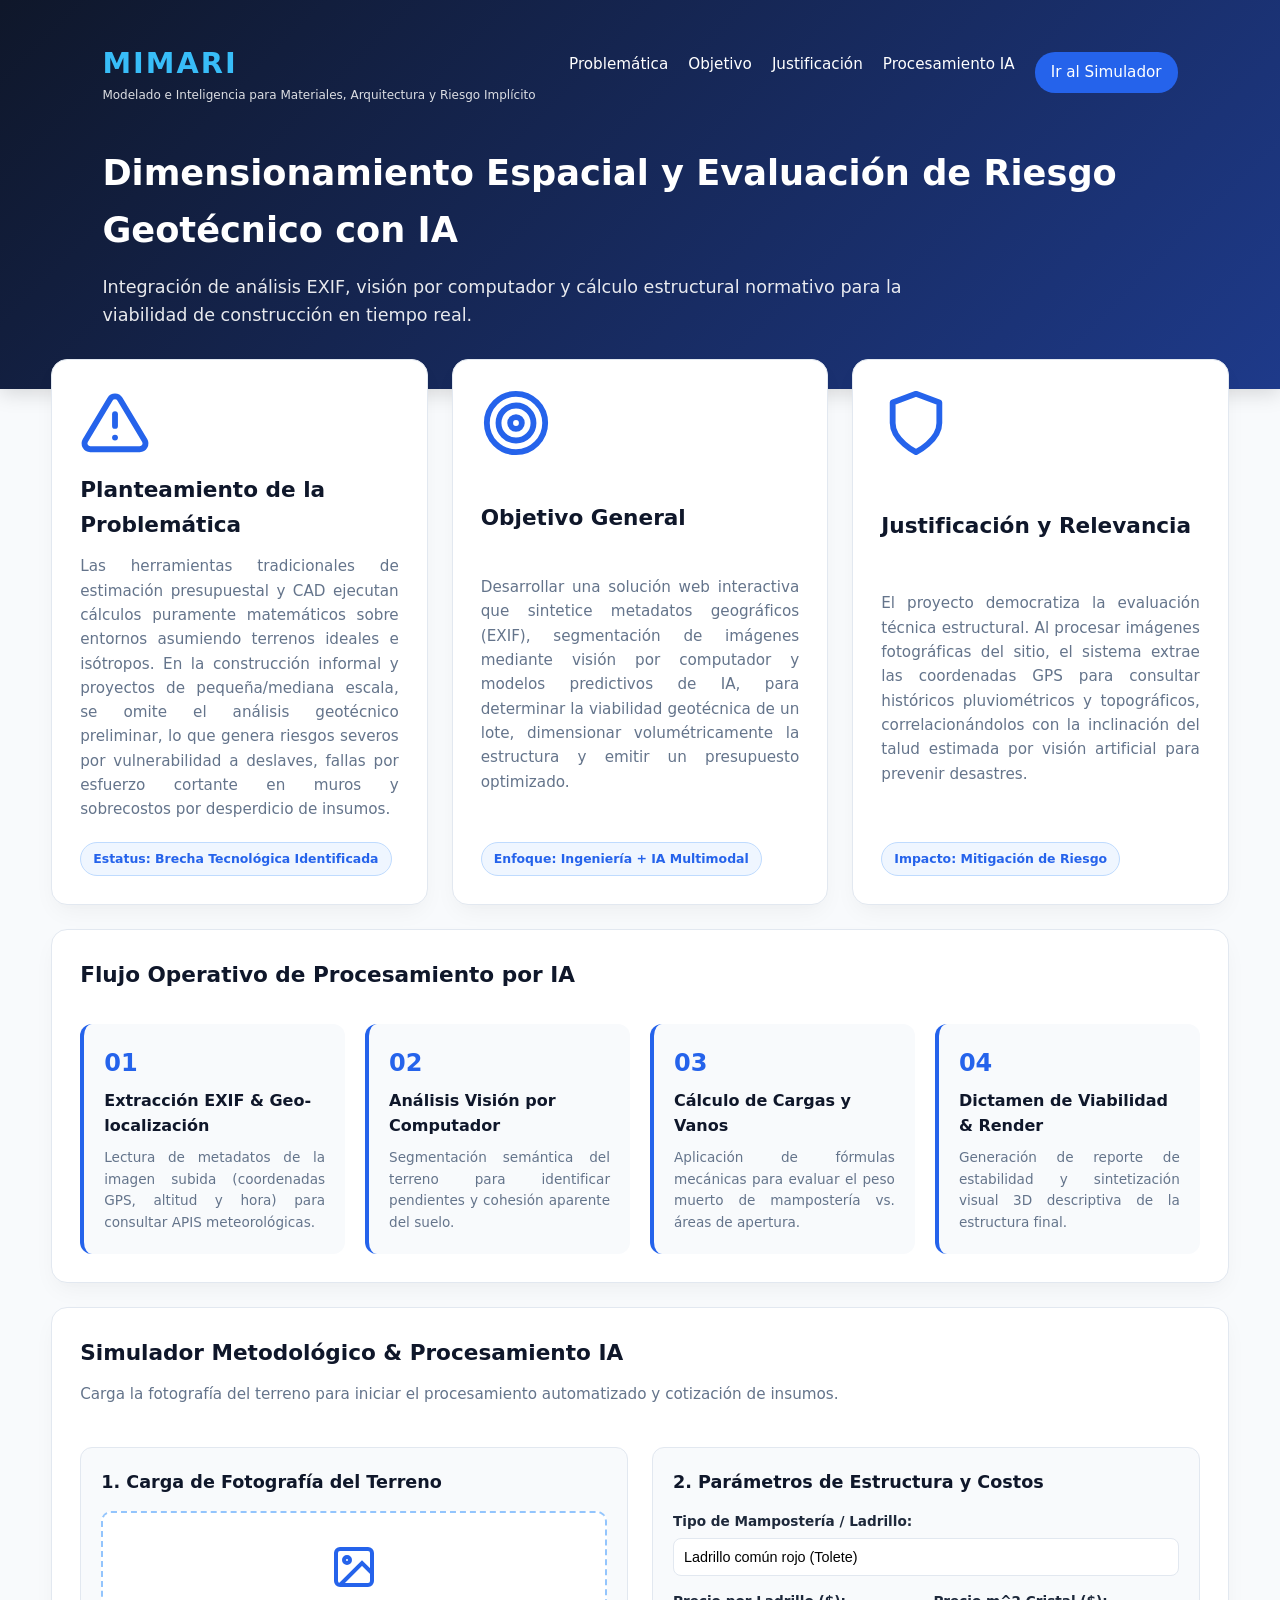
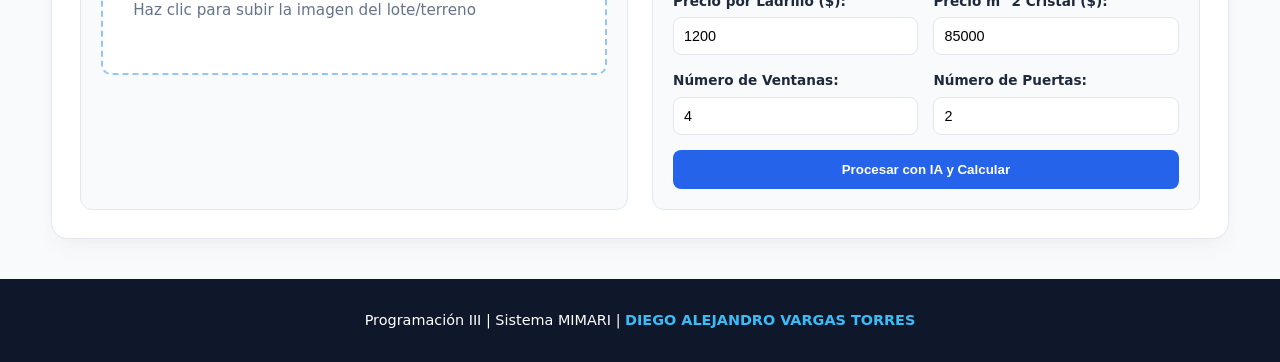
==== index.html @ 0a746391 "First commit" ====
<!DOCTYPE html>
<html lang="es">

<head>
  <meta charset="UTF-8" />
  <meta name="viewport" content="width=device-width, initial-scale=1.0" />
  <title>MIMARI | Plataforma de Inteligencia Geotécnica y Arquitectónica</title>
  <link rel="stylesheet" href="styles.css" />
  <script src="https://unpkg.com/@dotlottie/player-component@latest/dist/dotlottie-player.mjs" type="module"></script>
</head>

<body>
  <header class="hero">
    <nav class="menu">
      <div class="brand">
        <strong>MIMARI</strong>
        <span class="sub-brand">Modelado e Inteligencia para Materiales, Arquitectura y Riesgo Implícito</span>
      </div>
      <div class="nav-links">
        <a href="#problematica">Problemática</a>
        <a href="#objetivo">Objetivo</a>
        <a href="#justificacion">Justificación</a>
        <a href="#procesamiento">Procesamiento IA</a>
        <a href="#simulador" class="btn-nav">Ir al Simulador</a>
      </div>
    </nav>
    <div class="hero-content">
      <h1>Dimensionamiento Espacial y Evaluación de Riesgo Geotécnico con IA</h1>
      <p>Integración de análisis EXIF, visión por computador y cálculo estructural normativo para la viabilidad de
        construcción en tiempo real.</p>
    </div>
  </header>

  <main class="grid">
    <!-- Problemática Científica -->
    <article class="card destacado" id="problematica">
      <div class="card-icon">
        <svg viewBox="0 0 24 24" fill="none" stroke="#2563eb" stroke-width="2" stroke-linecap="round" stroke-linejoin="round">
          <path d="M10.29 3.86L1.82 18a2 2 0 0 0 1.71 3h16.94a2 2 0 0 0 1.71-3L13.71 3.86a2 2 0 0 0-3.42 0z" />
          <line x1="12" y1="9" x2="12" y2="13" />
          <line x1="12" y1="17" x2="12.01" y2="17" />
        </svg>
      </div>
      <h2>Planteamiento de la Problemática</h2>
      <p>
        Las herramientas tradicionales de estimación presupuestal y CAD ejecutan cálculos puramente matemáticos sobre
        entornos asumiendo terrenos ideales e isótropos. En la construcción informal y proyectos de pequeña/mediana
        escala, se omite el análisis geotécnico preliminar, lo que genera riesgos severos por vulnerabilidad a deslaves,
        fallas por esfuerzo cortante en muros y sobrecostos por desperdicio de insumos.
      </p>
      <span class="badge">Estatus: Brecha Tecnológica Identificada</span>
    </article>

    <!-- Objetivo General -->
    <article class="card destacado" id="objetivo">
      <div class="card-icon">
        <svg viewBox="0 0 24 24" fill="none" stroke="#2563eb" stroke-width="2" stroke-linecap="round" stroke-linejoin="round">
          <circle cx="12" cy="12" r="10" />
          <circle cx="12" cy="12" r="6" />
          <circle cx="12" cy="12" r="2" />
        </svg>
      </div>
      <h2>Objetivo General</h2>
      <p>
        Desarrollar una solución web interactiva que sintetice metadatos geográficos (EXIF), segmentación de imágenes
        mediante visión por computador y modelos predictivos de IA, para determinar la viabilidad geotécnica de un lote,
        dimensionar volumétricamente la estructura y emitir un presupuesto optimizado.
      </p>
      <span class="badge">Enfoque: Ingeniería + IA Multimodal</span>
    </article>

    <!-- Justificación -->
    <article class="card destacado" id="justificacion">
      <div class="card-icon">
        <svg viewBox="0 0 24 24" fill="none" stroke="#2563eb" stroke-width="2" stroke-linecap="round" stroke-linejoin="round">
          <path d="M12 22s8-4 8-10V5l-8-3-8 3v7c0 6 8 10 8 10z" />
        </svg>
      </div>
      <h2>Justificación y Relevancia</h2>
      <p>
        El proyecto democratiza la evaluación técnica estructural. Al procesar imágenes fotográficas del sitio, el
        sistema extrae las coordenadas GPS para consultar históricos pluviométricos y topográficos, correlacionándolos
        con la inclinación del talud estimada por visión artificial para prevenir desastres.
      </p>
      <span class="badge">Impacto: Mitigación de Riesgo</span>
    </article>

    <!-- Arquitectura de Procesamiento de IA -->
    <article class="card destacado full-width" id="procesamiento">
      <h2>Flujo Operativo de Procesamiento por IA</h2>
      <div class="pipeline-steps">
        <div class="step">
          <div class="step-num">01</div>
          <h3>Extracción EXIF & Geo-localización</h3>
          <p>Lectura de metadatos de la imagen subida (coordenadas GPS, altitud y hora) para consultar APIS meteorológicas.</p>
        </div>
        <div class="step">
          <div class="step-num">02</div>
          <h3>Análisis Visión por Computador</h3>
          <p>Segmentación semántica del terreno para identificar pendientes y cohesión aparente del suelo.</p>
        </div>
        <div class="step">
          <div class="step-num">03</div>
          <h3>Cálculo de Cargas y Vanos</h3>
          <p>Aplicación de fórmulas mecánicas para evaluar el peso muerto de mampostería vs. áreas de apertura.</p>
        </div>
        <div class="step">
          <div class="step-num">04</div>
          <h3>Dictamen de Viabilidad & Render</h3>
          <p>Generación de reporte de estabilidad y sintetización visual 3D descriptiva de la estructura final.</p>
        </div>
      </div>
    </article>

    <!-- SIMULADOR INTERACTIVO CON JAVASCRIPT -->
    <article class="card destacado full-width" id="simulador">
      <h2>Simulador Metodológico & Procesamiento IA</h2>
      <p class="sim-subtitle">Carga la fotografía del terreno para iniciar el procesamiento automatizado y cotización de insumos.</p>

      <div class="simulador-container">
        <!-- Paso 1: Carga de Imagen y EXIF -->
        <div class="sim-card">
          <h3>1. Carga de Fotografía del Terreno</h3>
          <div class="upload-box" id="drop-zone">
            <input type="file" id="file-input" accept="image/*" hidden />
            <div id="upload-content">
              <svg viewBox="0 0 24 24" fill="none" stroke="#2563eb" stroke-width="2" width="48" height="48">
                <rect x="3" y="3" width="18" height="18" rx="2" ry="2"/>
                <circle cx="8.5" cy="8.5" r="1.5"/>
                <polyline points="21 15 16 10 5 21"/>
              </svg>
              <p>Haz clic para subir la imagen del lote/terreno</p>
            </div>
            <img id="preview-img" src="" alt="Previsualización terreno" class="hidden" />
          </div>

          <!-- Metadatos EXIF Simulados -->
          <div id="exif-results" class="results-box hidden">
            <h4>📍 Metadatos EXIF Extraídos</h4>
            <ul>
              <li><strong>Ubicación:</strong> <span id="exif-coords">4.6097° N, 74.0817° W (Bogotá, Colombia)</span></li>
              <li><strong>Topografía del Suelo:</strong> <span class="badge-warning">Inclinación Moderada (18°)</span></li>
              <li><strong>Riesgo Pluviométrico:</strong> Medio-Alto (Temporada de Lluvias)</li>
            </ul>
          </div>
        </div>

        <!-- Paso 2: Especificación de Materiales y Costos -->
        <div class="sim-card">
          <h3>2. Parámetros de Estructura y Costos</h3>
          <form id="calc-form">
            <div class="form-group">
              <label for="tipo-ladrillo">Tipo de Mampostería / Ladrillo:</label>
              <input type="text" id="tipo-ladrillo" value="Ladrillo común rojo (Tolete)" placeholder="Ej. Ladrillo tolete rojo" required />
            </div>

            <div class="form-row">
              <div class="form-group">
                <label for="precio-ladrillo">Precio por Ladrillo ($):</label>
                <input type="number" id="precio-ladrillo" value="1200" min="0" required />
              </div>
              <div class="form-group">
                <label for="precio-cristal">Precio m^2 Cristal ($):</label>
                <input type="number" id="precio-cristal" value="85000" min="0" required />
              </div>
            </div>

            <div class="form-row">
              <div class="form-group">
                <label for="num-ventanas">Número de Ventanas:</label>
                <input type="number" id="num-ventanas" value="4" min="0" required />
              </div>
              <div class="form-group">
                <label for="num-puertas">Número de Puertas:</label>
                <input type="number" id="num-puertas" value="2" min="0" required />
              </div>
            </div>

            <button type="button" id="btn-procesar" class="btn-primary">Procesar con IA y Calcular</button>
          </form>
        </div>
      </div>

      <!-- Paso 3: Resultados, Fórmulas y Render IA -->
      <div id="output-section" class="results-container hidden">
        <hr class="divider" />
        <h3>3. Dictamen de Ingeniería & Render Proyectado por IA</h3>

        <div class="output-grid">
          <!-- Render IA Proyectado -->
          <div class="render-box">
            <h4>Visualización 3D Sugerida (Render IA)</h4>
            <!-- Ruta de imagen personalizable -->
            <img id="render-ia-img" src="img/ejemplo.jpg" alt="Render de la estructura proyectada por IA" />
            <p class="img-caption">Proyección visual generada considerando la topografía del lote y la distribución de vanos.</p>
          </div>

          <!-- Cuadro de Fórmulas y Presupuesto -->
          <div class="data-box">
            <h4>📊 Desglose Técnico & Presupuesto</h4>
            
            <div class="formula-card">
              <h5>Fórmulas Aplicadas:</h5>
              <p>Area Neta = Area Total - (Area Ventanas + Area Puestas)</p>
              <p>Unidades = Área Neta X 55 ladrillos/m^2 X 1.05 (5% desperdicio)</p>
            </div>

            <table class="table-results">
              <thead>
                <tr>
                  <th>Insumo / Elemento</th>
                  <th>Cantidad Calculada</th>
                  <th>Costo Estimado</th>
                </tr>
              </thead>
              <tbody>
                <tr>
                  <td><span id="out-tipo-ladrillo">Ladrillo</span></td>
                  <td><span id="out-cant-ladrillos">0</span> unidades</td>
                  <td>$<span id="out-costo-ladrillos">0</span></td>
                </tr>
                <tr>
                  <td>Cristal para Ventanas</td>
                  <td><span id="out-cant-cristal">0</span> m^2</td>
                  <td>$<span id="out-costo-cristal">0</span></td>
                </tr>
                <tr>
                  <td>Marcos y Puertas Base</td>
                  <td><span id="out-cant-puertas">0</span> unidades</td>
                  <td>$<span id="out-costo-puertas">0</span></td>
                </tr>
              </tbody>
            </table>

            <div class="total-box">
              <strong>Costo Total Estimado en Materiales:</strong>
              <span id="out-costo-total" class="total-price">$0</span>
            </div>

            <div class="dictamen-box alert-success">
              <strong>✅ Dictamen Geotécnico de la IA:</strong> Terreno apto para construcción de hasta 2 niveles de mampostería. Se recomienda viga de amarre reforzada por la inclinación detectada en la foto.
            </div>
          </div>
        </div>
      </div>
    </article>
  </main>

  <footer>
    <p>Programación III | Sistema MIMARI | <strong>DIEGO ALEJANDRO VARGAS TORRES</strong></p>
  </footer>

  <!-- Archivo JavaScript con la lógica del simulador -->
  <script src="script.js"></script>
</body>

</html>
---- styles.css ----
:root {
  --primary: #0f172a;
  --secondary: #2563eb;
  --accent: #dc2626;
  --bg-color: #f8fafc;
  --card-bg: #ffffff;
  --text-main: #1e293b;
  --text-muted: #64748b;
  --border-color: #e2e8f0;
  --radius: 16px;
  --shadow: 0 10px 25px -5px rgba(0, 0, 0, 0.05), 0 8px 10px -6px rgba(0, 0, 0, 0.01);
}

* {
  box-sizing: border-box;
  margin: 0;
  padding: 0;
}

body {
  font-family: 'Segoe UI', system-ui, -apple-system, sans-serif;
  background-color: var(--bg-color);
  color: var(--text-main);
  line-height: 1.6;
}

/* Header & Navbar */
.hero {
  background: linear-gradient(135deg, var(--primary) 0%, #1e3a8a 100%);
  color: white;
  padding: 40px 8% 60px 8%;
  box-shadow: 0 4px 20px rgba(0, 0, 0, 0.15);
}

.menu {
  display: flex;
  justify-content: space-between;
  align-items: center;
  margin-bottom: 40px;
  flex-wrap: wrap;
  gap: 20px;
}

.brand {
  display: flex;
  flex-direction: column;
}

.brand strong {
  font-size: 1.8rem;
  letter-spacing: 2px;
  color: #38bdf8;
}

.sub-brand {
  font-size: 0.75rem;
  opacity: 0.85;
  font-weight: 300;
}

.nav-links {
  display: flex;
  gap: 20px;
}

.nav-links a {
  color: white;
  text-decoration: none;
  font-weight: 500;
  font-size: 0.95rem;
  transition: color 0.3s ease;
}

.nav-links a:hover {
  color: #38bdf8;
}

.hero-content h1 {
  font-size: 2.2rem;
  margin-bottom: 15px;
  font-weight: 700;
}

.hero-content p {
  font-size: 1.1rem;
  opacity: 0.9;
  max-width: 800px;
}

/* Dashboard Grid */
.grid {
  width: min(1200px, 92%);
  margin: -30px auto 40px auto;
  display: grid;
  grid-template-columns: repeat(auto-fit, minmax(320px, 1fr));
  gap: 24px;
}

/* Tarjetas Informativas */
.card {
  background: var(--card-bg);
  border: 1px solid var(--border-color);
  border-radius: var(--radius);
  padding: 28px;
  box-shadow: var(--shadow);
  transition: transform 0.3s cubic-bezier(0.4, 0, 0.2, 1), box-shadow 0.3s ease, border-color 0.3s ease;
  display: flex;
  flex-direction: column;
  justify-content: space-between;
}

.card:hover {
  transform: translateY(-6px);
  box-shadow: 0 20px 25px -5px rgba(0, 0, 0, 0.1);
  border-color: #93c5fd;
}

.card-icon {
  width: 70px;
  height: 70px;
  margin-bottom: 15px;
}

.card h2 {
  font-size: 1.35rem;
  color: var(--primary);
  margin-bottom: 12px;
}

.card p {
  color: var(--text-muted);
  font-size: 0.95rem;
  text-align: justify;
  margin-bottom: 20px;
}

.badge {
  align-self: flex-start;
  background-color: #eff6ff;
  color: var(--secondary);
  font-size: 0.78rem;
  font-weight: 700;
  padding: 6px 12px;
  border-radius: 20px;
  border: 1px solid #bfdbfe;
}

/* Sección Full Width para Pipeline */
.full-width {
  grid-column: 1 / -1;
}

.pipeline-steps {
  display: grid;
  grid-template-columns: repeat(auto-fit, minmax(220px, 1fr));
  gap: 20px;
  margin-top: 20px;
}

.step {
  background: #f8fafc;
  padding: 20px;
  border-radius: 12px;
  border-left: 4px solid var(--secondary);
}

.step-num {
  font-size: 1.5rem;
  font-weight: 800;
  color: var(--secondary);
  margin-bottom: 5px;
}

.step h3 {
  font-size: 1rem;
  margin-bottom: 8px;
  color: var(--primary);
}

.step p {
  font-size: 0.85rem;
  margin-bottom: 0;
}

/* Footer */
footer {
  text-align: center;
  padding: 30px;
  background: var(--primary);
  color: white;
  font-size: 0.9rem;
  margin-top: 40px;
}

footer strong {
  color: #38bdf8;
}

/* Animaciones vectoriales mediante Lottie (JSON) */
dotlottie-player {
  width: 100%;
  height: 100%;
}

/* Botón de Navegación */
.btn-nav {
  background-color: var(--secondary);
  padding: 8px 16px;
  border-radius: 20px;
  transition: background-color 0.3s ease;
}
.btn-nav:hover {
  background-color: #1d4ed8 !important;
}

/* Simulador Estilos */
.sim-subtitle {
  color: var(--text-muted);
  margin-bottom: 20px;
}

.simulador-container {
  display: grid;
  grid-template-columns: repeat(auto-fit, minmax(300px, 1fr));
  gap: 24px;
  margin-top: 20px;
}

.sim-card {
  background: #f8fafc;
  padding: 20px;
  border-radius: 12px;
  border: 1px solid var(--border-color);
}

.sim-card h3 {
  font-size: 1.1rem;
  color: var(--primary);
  margin-bottom: 15px;
}

/* Zona de Carga de Archivos */
.upload-box {
  border: 2px dashed #93c5fd;
  background: #ffffff;
  padding: 30px;
  text-align: center;
  border-radius: 10px;
  cursor: pointer;
  transition: border-color 0.3s ease;
}
.upload-box:hover {
  border-color: var(--secondary);
}
.upload-box img {
  max-width: 100%;
  max-height: 200px;
  border-radius: 8px;
}

.hidden {
  display: none !important;
}

/* Formularios */
.form-group {
  margin-bottom: 15px;
}
.form-group label {
  display: block;
  font-size: 0.85rem;
  font-weight: 600;
  margin-bottom: 5px;
  color: var(--text-main);
}
.form-group input {
  width: 100%;
  padding: 10px;
  border: 1px solid var(--border-color);
  border-radius: 8px;
  font-size: 0.9rem;
}

.form-row {
  display: grid;
  grid-template-columns: 1fr 1fr;
  gap: 15px;
}

.btn-primary {
  width: 100%;
  background: var(--secondary);
  color: white;
  border: none;
  padding: 12px;
  border-radius: 8px;
  font-weight: 700;
  cursor: pointer;
  transition: background 0.3s ease;
}
.btn-primary:hover {
  background: #1d4ed8;
}

/* Resultados y Tablas */
.divider {
  border: 0;
  height: 1px;
  background: var(--border-color);
  margin: 30px 0;
}

.output-grid {
  display: grid;
  grid-template-columns: repeat(auto-fit, minmax(320px, 1fr));
  gap: 24px;
  margin-top: 20px;
}

.render-box img {
  width: 100%;
  border-radius: 12px;
  box-shadow: var(--shadow);
  margin-top: 10px;
}

.img-caption {
  font-size: 0.8rem;
  color: var(--text-muted);
  margin-top: 8px;
  text-align: center;
}

.formula-card {
  background: #f1f5f9;
  padding: 12px;
  border-radius: 8px;
  font-size: 0.85rem;
  margin: 10px 0 20px 0;
}

.table-results {
  width: 100%;
  border-collapse: collapse;
  margin-bottom: 20px;
  font-size: 0.9rem;
}

.table-results th, .table-results td {
  padding: 10px;
  border-bottom: 1px solid var(--border-color);
  text-align: left;
}

.total-box {
  background: #eff6ff;
  padding: 15px;
  border-radius: 8px;
  display: flex;
  justify-content: space-between;
  align-items: center;
  font-size: 1rem;
}

.total-price {
  font-size: 1.4rem;
  font-weight: 800;
  color: var(--secondary);
}

.dictamen-box {
  margin-top: 15px;
  padding: 12px;
  border-radius: 8px;
  font-size: 0.88rem;
}

.alert-success {
  background: #ecfdf5;
  color: #065f46;
  border: 1px solid #a7f3d0;
}

.results-box {
  background: #ffffff;
  padding: 12px;
  border-radius: 8px;
  margin-top: 15px;
  border: 1px solid var(--border-color);
  font-size: 0.85rem;
}

.badge-warning {
  background: #fef3c7;
  color: #92400e;
  padding: 2px 8px;
  border-radius: 12px;
}
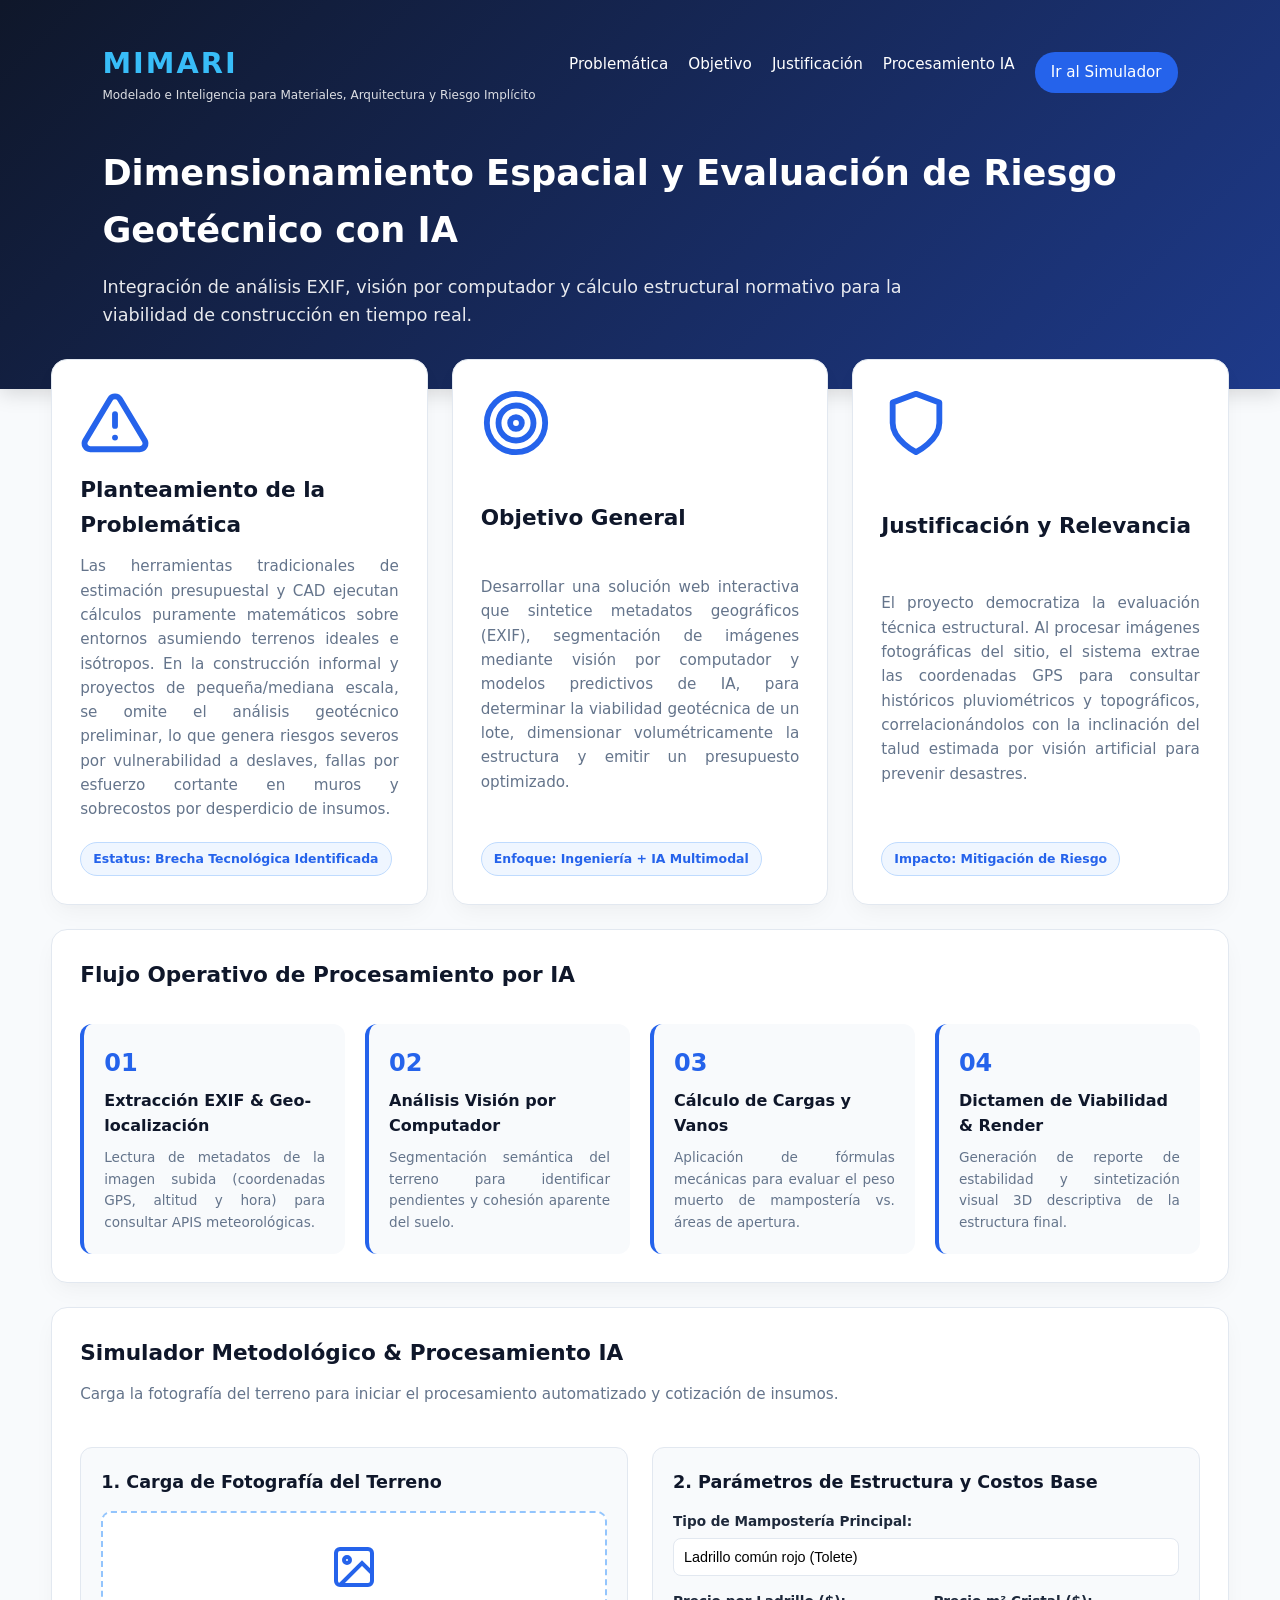
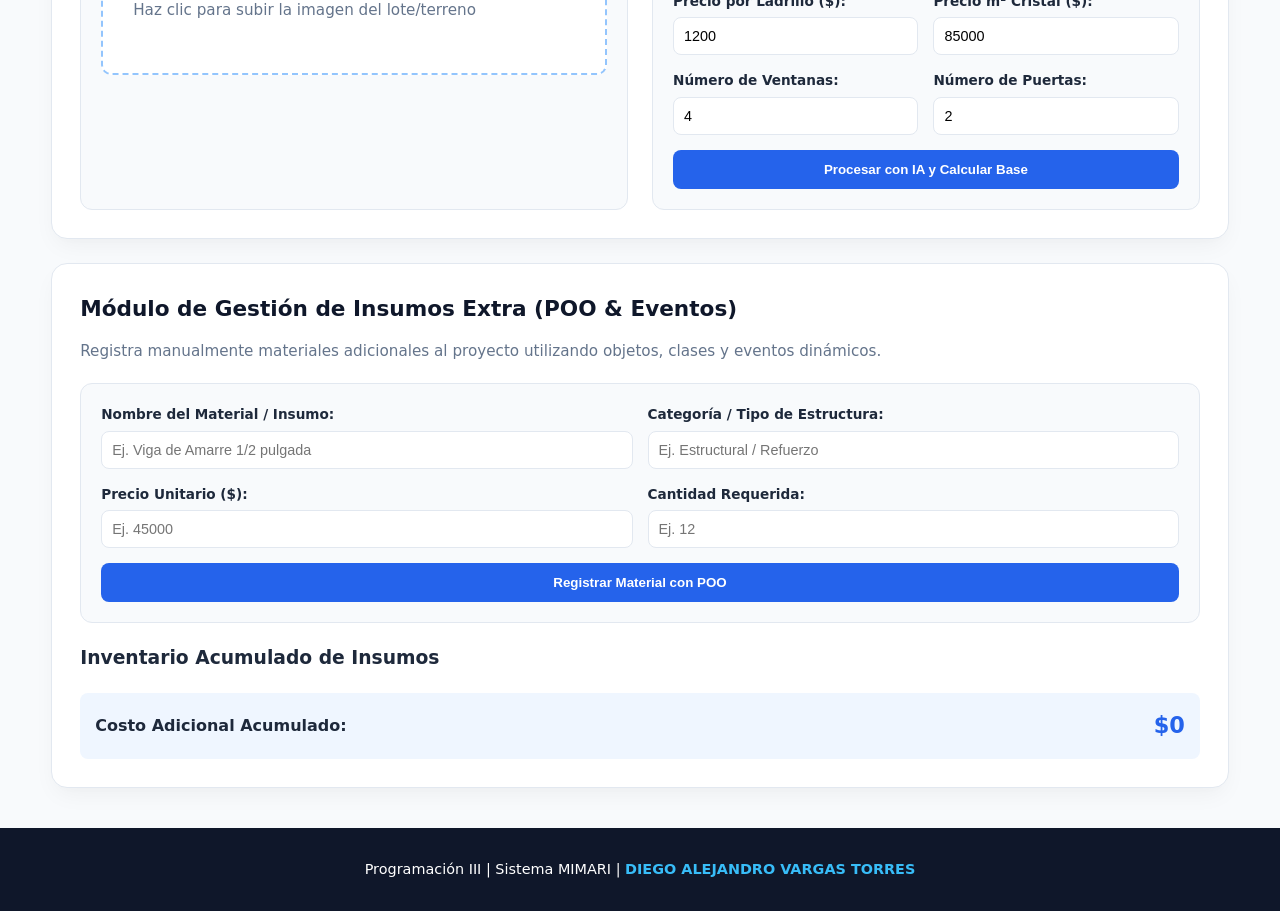
==== commit 86badbf3: "Semana 04: Implementacion de POO, eventos DOM y procesador de imagenes" ====
--- a/index.html
+++ b/index.html
@@ -6,7 +6,10 @@
   <meta name="viewport" content="width=device-width, initial-scale=1.0" />
   <title>MIMARI | Plataforma de Inteligencia Geotécnica y Arquitectónica</title>
   <link rel="stylesheet" href="styles.css" />
-  <script src="https://unpkg.com/@dotlottie/player-component@latest/dist/dotlottie-player.mjs" type="module"></script>
+  <!-- Librerías estables para HEIC y EXIF -->
+  <script src="https://cdn.jsdelivr.net/npm/heic2any@0.0.4/dist/heic2any.min.js"></script>
+  <script src="https://cdn.jsdelivr.net/npm/exif-js"></script>
+  <script src="app.js" defer></script>
 </head>
 
 <body>
@@ -112,7 +115,7 @@
       </div>
     </article>
 
-    <!-- SIMULADOR INTERACTIVO CON JAVASCRIPT -->
+    <!-- SIMULADOR INTERACTIVO (SIMULACIÓN DE LA METODOLOGÍA) -->
     <article class="card destacado full-width" id="simulador">
       <h2>Simulador Metodológico & Procesamiento IA</h2>
       <p class="sim-subtitle">Carga la fotografía del terreno para iniciar el procesamiento automatizado y cotización de insumos.</p>
@@ -147,10 +150,10 @@
 
         <!-- Paso 2: Especificación de Materiales y Costos -->
         <div class="sim-card">
-          <h3>2. Parámetros de Estructura y Costos</h3>
+          <h3>2. Parámetros de Estructura y Costos Base</h3>
           <form id="calc-form">
             <div class="form-group">
-              <label for="tipo-ladrillo">Tipo de Mampostería / Ladrillo:</label>
+              <label for="tipo-ladrillo">Tipo de Mampostería Principal:</label>
               <input type="text" id="tipo-ladrillo" value="Ladrillo común rojo (Tolete)" placeholder="Ej. Ladrillo tolete rojo" required />
             </div>
 
@@ -160,7 +163,7 @@
                 <input type="number" id="precio-ladrillo" value="1200" min="0" required />
               </div>
               <div class="form-group">
-                <label for="precio-cristal">Precio m^2 Cristal ($):</label>
+                <label for="precio-cristal">Precio m² Cristal ($):</label>
                 <input type="number" id="precio-cristal" value="85000" min="0" required />
               </div>
             </div>
@@ -176,7 +179,7 @@
               </div>
             </div>
 
-            <button type="button" id="btn-procesar" class="btn-primary">Procesar con IA y Calcular</button>
+            <button type="button" id="btn-procesar" class="btn-primary">Procesar con IA y Calcular Base</button>
           </form>
         </div>
       </div>
@@ -190,19 +193,18 @@
           <!-- Render IA Proyectado -->
           <div class="render-box">
             <h4>Visualización 3D Sugerida (Render IA)</h4>
-            <!-- Ruta de imagen personalizable -->
             <img id="render-ia-img" src="img/ejemplo.jpg" alt="Render de la estructura proyectada por IA" />
             <p class="img-caption">Proyección visual generada considerando la topografía del lote y la distribución de vanos.</p>
           </div>
 
           <!-- Cuadro de Fórmulas y Presupuesto -->
           <div class="data-box">
-            <h4>📊 Desglose Técnico & Presupuesto</h4>
+            <h4>📊 Desglose Técnico & Presupuesto Base</h4>
             
             <div class="formula-card">
               <h5>Fórmulas Aplicadas:</h5>
-              <p>Area Neta = Area Total - (Area Ventanas + Area Puestas)</p>
-              <p>Unidades = Área Neta X 55 ladrillos/m^2 X 1.05 (5% desperdicio)</p>
+              <p><strong>Área Neta</strong> = Área Total - (Área Ventanas + Área Puertas)</p>
+              <p><strong>Unidades</strong> = Área Neta × 55 ladrillos/m² × 1.05 (5% desperdicio)</p>
             </div>
 
             <table class="table-results">
@@ -221,7 +223,7 @@
                 </tr>
                 <tr>
                   <td>Cristal para Ventanas</td>
-                  <td><span id="out-cant-cristal">0</span> m^2</td>
+                  <td><span id="out-cant-cristal">0</span> m²</td>
                   <td>$<span id="out-costo-cristal">0</span></td>
                 </tr>
                 <tr>
@@ -233,7 +235,7 @@
             </table>
 
             <div class="total-box">
-              <strong>Costo Total Estimado en Materiales:</strong>
+              <strong>Costo Base Estimado:</strong>
               <span id="out-costo-total" class="total-price">$0</span>
             </div>
 
@@ -241,6 +243,48 @@
               <strong>✅ Dictamen Geotécnico de la IA:</strong> Terreno apto para construcción de hasta 2 niveles de mampostería. Se recomienda viga de amarre reforzada por la inclinación detectada en la foto.
             </div>
           </div>
+        </div>
+      </div>
+    </article>
+
+    <!-- MÓDULO EXCLUSIVO DE LA SEMANA 04: REGISTRO DE INSUMOS MEDIANTE POO Y EVENTOS -->
+    <article class="card destacado full-width" id="registro-materiales">
+      <h2>Módulo de Gestión de Insumos Extra (POO & Eventos)</h2>
+      <p class="sim-subtitle">Registra manualmente materiales adicionales al proyecto utilizando objetos, clases y eventos dinámicos.</p>
+
+      <form id="form-material" class="sim-card">
+        <div class="form-row">
+          <div class="form-group">
+            <label for="mat-nombre">Nombre del Material / Insumo:</label>
+            <input type="text" id="mat-nombre" placeholder="Ej. Viga de Amarre 1/2 pulgada" required />
+          </div>
+          <div class="form-group">
+            <label for="mat-tipo">Categoría / Tipo de Estructura:</label>
+            <input type="text" id="mat-tipo" placeholder="Ej. Estructural / Refuerzo" required />
+          </div>
+        </div>
+
+        <div class="form-row">
+          <div class="form-group">
+            <label for="mat-precio">Precio Unitario ($):</label>
+            <input type="number" id="mat-precio" min="1" placeholder="Ej. 45000" required />
+          </div>
+          <div class="form-group">
+            <label for="mat-cantidad">Cantidad Requerida:</label>
+            <input type="number" id="mat-cantidad" min="1" placeholder="Ej. 12" required />
+          </div>
+        </div>
+
+        <button type="submit" id="btn-registrar" class="btn-primary">Registrar Material con POO</button>
+      </form>
+
+      <div class="results-container margin-top">
+        <h3>Inventario Acumulado de Insumos</h3>
+        <ul id="lista-materiales" class="lista-poo"></ul>
+        
+        <div class="total-box margin-top">
+          <strong>Costo Adicional Acumulado:</strong>
+          <span id="costo-acumulado-total" class="total-price">$0</span>
         </div>
       </div>
     </article>
@@ -249,9 +293,6 @@
   <footer>
     <p>Programación III | Sistema MIMARI | <strong>DIEGO ALEJANDRO VARGAS TORRES</strong></p>
   </footer>
-
-  <!-- Archivo JavaScript con la lógica del simulador -->
-  <script src="script.js"></script>
 </body>
 
-</html>
+</html>
--- a/styles.css
+++ b/styles.css
@@ -396,3 +396,25 @@
   padding: 2px 8px;
   border-radius: 12px;
 }
+
+/* Estilos Módulo POO Semana 04 */
+.lista-poo {
+  list-style: none;
+  padding: 0;
+  margin-top: 15px;
+}
+
+.item-material {
+  background: #ffffff;
+  padding: 12px 16px;
+  border-left: 4px solid var(--secondary);
+  border-radius: 6px;
+  margin-bottom: 10px;
+  box-shadow: 0 2px 4px rgba(0, 0, 0, 0.05);
+  font-size: 0.9rem;
+  color: var(--text-main);
+}
+
+.margin-top {
+  margin-top: 20px;
+}
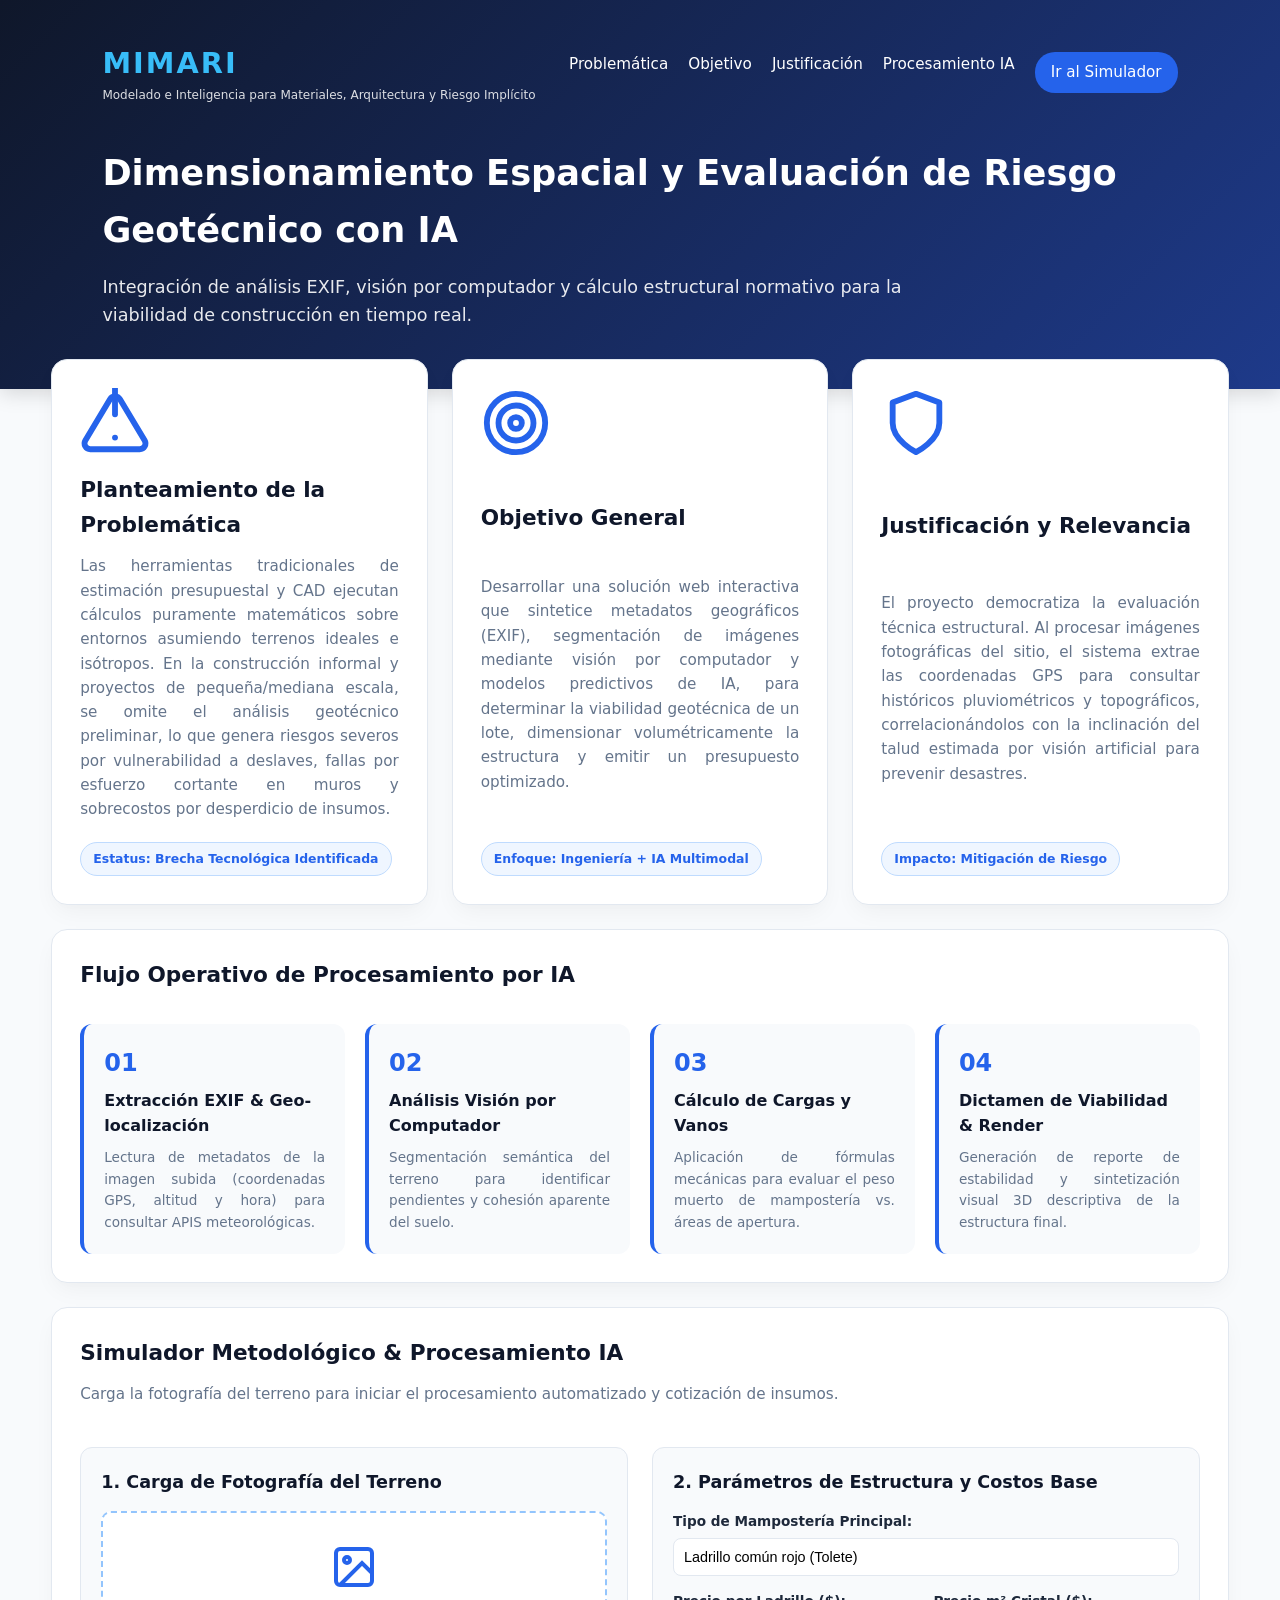
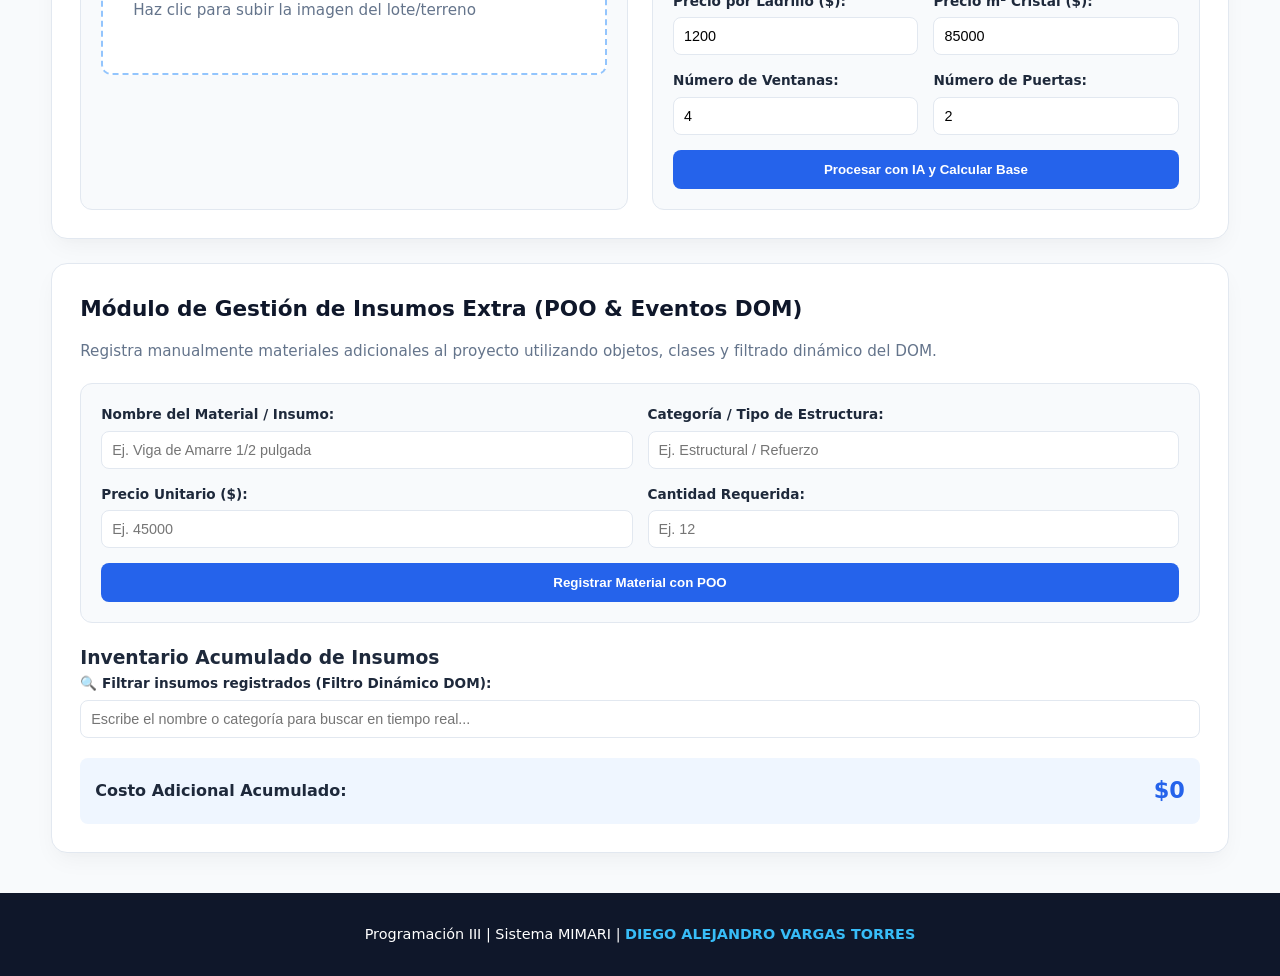
==== commit b776bdbd: "feat: actualización del script app.js con lógica DOM, predimensionamiento y canvas" ====
--- a/index.html
+++ b/index.html
@@ -40,7 +40,7 @@
       <div class="card-icon">
         <svg viewBox="0 0 24 24" fill="none" stroke="#2563eb" stroke-width="2" stroke-linecap="round" stroke-linejoin="round">
           <path d="M10.29 3.86L1.82 18a2 2 0 0 0 1.71 3h16.94a2 2 0 0 0 1.71-3L13.71 3.86a2 2 0 0 0-3.42 0z" />
-          <line x1="12" y1="9" x2="12" y2="13" />
+          <line x1="12" y1="9" x2="12" />
           <line x1="12" y1="17" x2="12.01" y2="17" />
         </svg>
       </div>
@@ -184,27 +184,42 @@
         </div>
       </div>
 
-      <!-- Paso 3: Resultados, Fórmulas y Render IA -->
+      <!-- Paso 3: Resultados, Fórmulas, Verificación Estructural y Plano 2D -->
       <div id="output-section" class="results-container hidden">
         <hr class="divider" />
-        <h3>3. Dictamen de Ingeniería & Render Proyectado por IA</h3>
+        <h3>3. Verificación Estructural, Dictamen & Proyección Plani-volumétrica</h3>
 
         <div class="output-grid">
-          <!-- Render IA Proyectado -->
+          <!-- Render IA & Plano Técnico Generado -->
           <div class="render-box">
             <h4>Visualización 3D Sugerida (Render IA)</h4>
             <img id="render-ia-img" src="img/ejemplo.jpg" alt="Render de la estructura proyectada por IA" />
-            <p class="img-caption">Proyección visual generada considerando la topografía del lote y la distribución de vanos.</p>
-          </div>
-
-          <!-- Cuadro de Fórmulas y Presupuesto -->
+            <p class="img-caption">Proyección visual generada considerando la topografía del lote.</p>
+
+            <!-- Generador de Plano Técnico 2D / Corte Estructural en Canvas -->
+            <h4 class="margin-top">📐 Plano de Corte y Predimensionamiento (IA Canvas)</h4>
+            <canvas id="canvas-plano" width="400" height="250" style="border: 1px solid #cbd5e1; background: #f8fafc; border-radius: 8px; width: 100%;"></canvas>
+            <p class="img-caption">Esquema estructural generado dinámicamente con medidas de vigas, placa y columnas.</p>
+          </div>
+
+          <!-- Cuadro de Fórmulas, Predimensionamiento y Presupuesto -->
           <div class="data-box">
-            <h4>📊 Desglose Técnico & Presupuesto Base</h4>
+            <h4>📊 Desglose Técnico, Cargas y Predimensionamiento</h4>
             
+            <!-- Fórmulas Estructurales Aplicadas -->
             <div class="formula-card">
-              <h5>Fórmulas Aplicadas:</h5>
-              <p><strong>Área Neta</strong> = Área Total - (Área Ventanas + Área Puertas)</p>
-              <p><strong>Unidades</strong> = Área Neta × 55 ladrillos/m² × 1.05 (5% desperdicio)</p>
+              <h5>Fórmulas Estructurales (NSR-10 / Predimensionamiento):</h5>
+              <p><strong>Espesor Placa/Techo:</strong> h = L / 25 (Donde L es la luz libre)</p>
+              <p><strong>Peralte Viga Principal:</strong> h_v = L / 10 | <strong>Ancho Viga:</strong> b = h_v / 2</p>
+              <p><strong>Volumen Concreto Estructural:</strong> V = Largo × Ancho × Espesor (m³)</p>
+            </div>
+
+            <!-- Métricas del Predimensionamiento -->
+            <div class="predim-results" style="background: #eff6ff; padding: 12px; border-radius: 6px; margin-bottom: 15px;">
+              <p><strong>Luz Máxima (L):</strong> <span id="out-luz-libre">4.00</span> m</p>
+              <p><strong>Grosor Estimado de Placa (h):</strong> <span id="out-grosor-placa">0.16</span> m (16 cm)</p>
+              <p><strong>Sección de Viga Sugerida:</strong> <span id="out-seccion-viga">40 cm x 20 cm</span></p>
+              <p><strong>Volumen Concreto Requerido:</strong> <span id="out-volumen-concreto">0.00</span> m³</p>
             </div>
 
             <table class="table-results">
@@ -239,18 +254,20 @@
               <span id="out-costo-total" class="total-price">$0</span>
             </div>
 
-            <div class="dictamen-box alert-success">
-              <strong>✅ Dictamen Geotécnico de la IA:</strong> Terreno apto para construcción de hasta 2 niveles de mampostería. Se recomienda viga de amarre reforzada por la inclinación detectada en la foto.
-            </div>
-          </div>
-        </div>
-      </div>
-    </article>
-
-    <!-- MÓDULO EXCLUSIVO DE LA SEMANA 04: REGISTRO DE INSUMOS MEDIANTE POO Y EVENTOS -->
+            <!-- Dictamen y Factor de Seguridad Estructural -->
+            <div class="dictamen-box alert-success" id="box-dictamen">
+              <strong>✅ Dictamen de Resistencia y Estabilidad:</strong>
+              <p id="texto-dictamen">El peso propio calculado está dentro de los márgenes admisibles del terreno. Factor de Seguridad Estructural: <strong>1.85 (Estable)</strong>.</p>
+            </div>
+          </div>
+        </div>
+      </div>
+    </article>
+
+    <!-- MÓDULO EXCLUSIVO DE REGISTRO DE INSUMOS Y FILTRO DINÁMICO (SEMANAS 04 Y 05) -->
     <article class="card destacado full-width" id="registro-materiales">
-      <h2>Módulo de Gestión de Insumos Extra (POO & Eventos)</h2>
-      <p class="sim-subtitle">Registra manualmente materiales adicionales al proyecto utilizando objetos, clases y eventos dinámicos.</p>
+      <h2>Módulo de Gestión de Insumos Extra (POO & Eventos DOM)</h2>
+      <p class="sim-subtitle">Registra manualmente materiales adicionales al proyecto utilizando objetos, clases y filtrado dinámico del DOM.</p>
 
       <form id="form-material" class="sim-card">
         <div class="form-row">
@@ -280,6 +297,18 @@
 
       <div class="results-container margin-top">
         <h3>Inventario Acumulado de Insumos</h3>
+        
+        <!-- Campo de Filtrado Dinámico (Semana 05) -->
+        <div class="form-group margin-bottom">
+          <label for="input-busqueda">🔍 Filtrar insumos registrados (Filtro Dinámico DOM):</label>
+          <input 
+            type="text" 
+            id="input-busqueda" 
+            placeholder="Escribe el nombre o categoría para buscar en tiempo real..." 
+          />
+        </div>
+
+        <!-- Lista de materiales cargados dinámicamente -->
         <ul id="lista-materiales" class="lista-poo"></ul>
         
         <div class="total-box margin-top">
